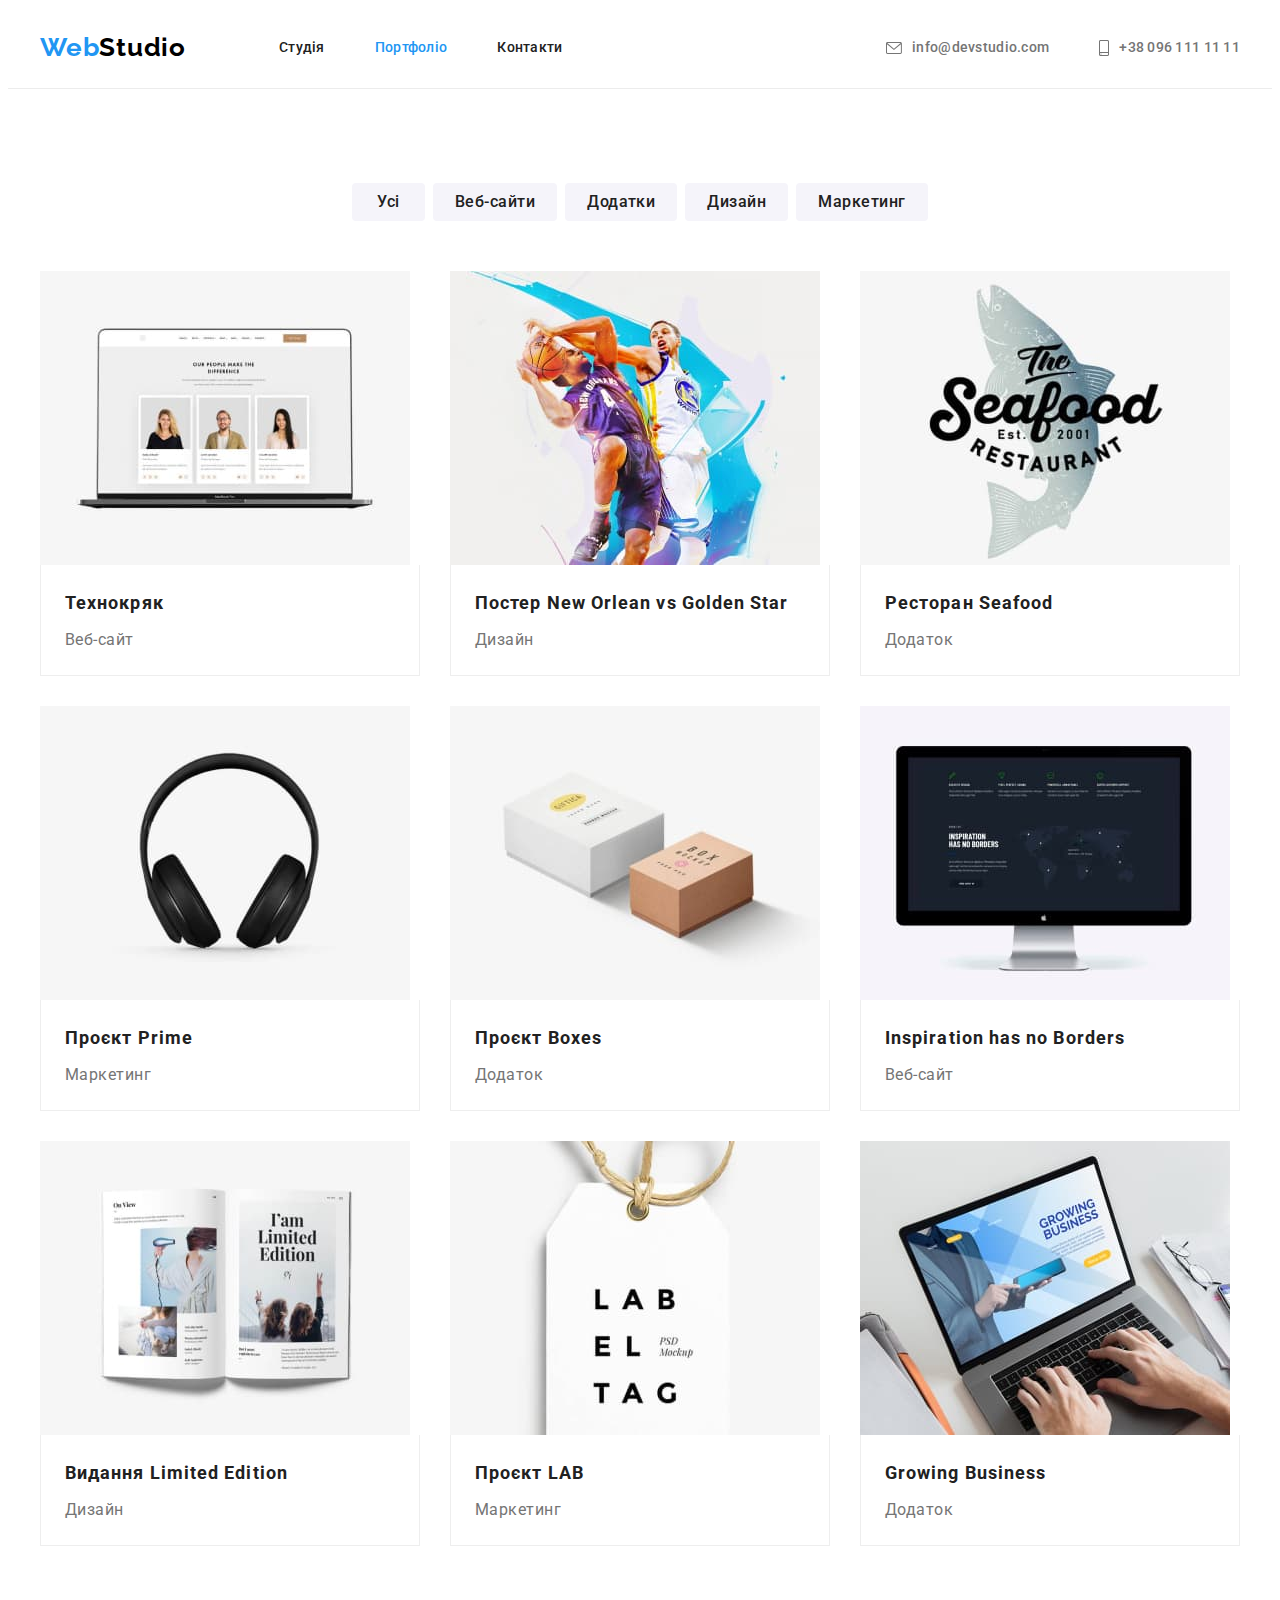
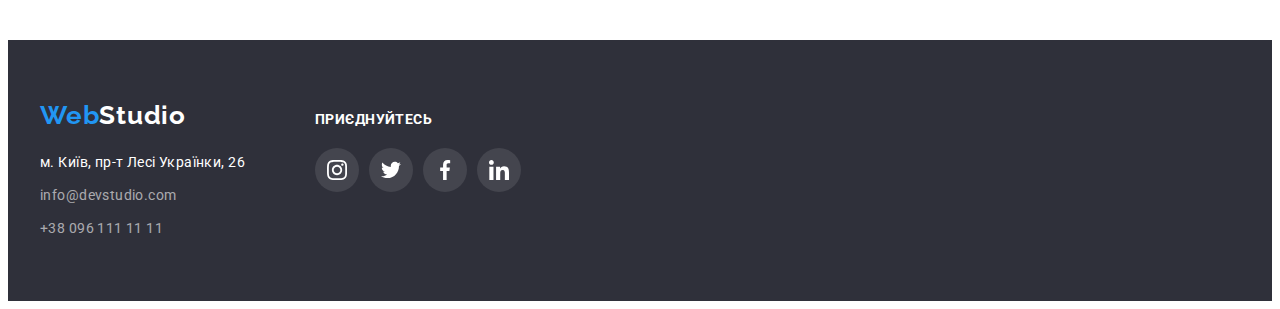
==== portfolio.html @ 62194dae "Add files from previous project" ====
<!DOCTYPE html>
<html lang="uk">
  <head>
    <meta charset="UTF-8" />
    <meta http-equiv="X-UA-Compatible" content="IE=edge" />
    <meta name="viewport" content="width=device-width, initial-scale=1.0" />
    <title>Document</title>
    <!-- Fonts -->
    <link rel="preconnect" href="https://fonts.googleapis.com" />
    <link rel="preconnect" href="https://fonts.gstatic.com" crossorigin />
    <link
      href="https://fonts.googleapis.com/css2?family=Raleway:wght@700&family=Roboto:wght@400;500;700;900&display=swap"
      rel="stylesheet"
    />
    <!-- Modern Normalize -->
    <link
      rel="stylesheet"
      href="https://cdnjs.cloudflare.com/ajax/libs/modern-normalize/1.1.0/modern-normalize.min.css"
      integrity="sha512-wpPYUAdjBVSE4KJnH1VR1HeZfpl1ub8YT/NKx4PuQ5NmX2tKuGu6U/JRp5y+Y8XG2tV+wKQpNHVUX03MfMFn9Q=="
      crossorigin="anonymous"
      referrerpolicy="no-referrer"
    />
    <!-- Local Styles -->
    <link rel="stylesheet" href="./css/styles.css" />
  </head>

  <body class="page">
    <header class="pages-head">
      <div class="container">
        <nav class="head-nav">
          <a class="logo link" href="./index.html"><span class="logo-prime">Web</span>Studio</a>
          <ul class="list site-nav">
            <li><a href="./index.html" class="link">Студія</a></li>
            <li><a href="./portfolio.html" class="link current">Портфоліо</a></li>
            <li><a href="" class="link">Контакти</a></li>
          </ul>
        </nav>
        <ul class="list contact-list head-contacts">
          <li>
            <a href="mailto:info@devstudio.com" class="link">
              <svg class="icon mail-icon" width="16" height="12">
                <use href="./images/icons.svg#icon-envelope"></use>
              </svg>
              info@devstudio.com</a
            >
          </li>
          <li>
            <a href="tel:+380961111111" class="link">
              <svg class="icon tel-icon" width="10" height="16">
                <use href="./images/icons.svg#icon-smartphone"></use>
              </svg>
              +38 096 111 11 11</a
            >
          </li>
        </ul>
      </div>
    </header>

    <main>
      <section class="section portfolio-section">
        <div class="container">
          <h1 class="visually-hidden">Портфоліо</h1>

          <ul class="list sort-list">
            <li><button type="button" class="button all-button">Усі</button></li>
            <li><button type="button" class="button">Веб-сайти</button></li>
            <li><button type="button" class="button">Додатки</button></li>
            <li><button type="button" class="button">Дизайн</button></li>
            <li><button type="button" class="button">Маркетинг</button></li>
          </ul>

          <ul class="list portfolio-list">
            <li>
              <img
                class="image"
                src="./images/portfolio/technokriak-web.jpg"
                alt="Сайт Технокряк"
                width="370"
              />
              <div class="card-description">
                <h2 class="title">Технокряк</h2>
                <p class="article">Веб-сайт</p>
              </div>
            </li>
            <li>
              <img
                class="image"
                src="./images/portfolio/basketball.jpg"
                alt="Постер гри New Orlean vs Golden Star"
                width="370"
              />
              <div class="card-description">
                <h2 class="title">Постер New Orlean vs Golden Star</h2>
                <p class="article">Дизайн</p>
              </div>
            </li>
            <li>
              <img
                class="image"
                src="./images/portfolio/seafood.jpg"
                alt="Лого ресторану Seafood"
                width="370"
              />
              <div class="card-description">
                <h2 class="title">Ресторан Seafood</h2>
                <p class="article">Додаток</p>
              </div>
            </li>
            <li>
              <img
                class="image"
                src="./images/portfolio/prime.jpg"
                alt="Дизайн проєкта Prime"
                width="370"
              />
              <div class="card-description">
                <h2 class="title">Проєкт Prime</h2>
                <p class="article">Маркетинг</p>
              </div>
            </li>
            <li>
              <img
                class="image"
                src="./images/portfolio/boxes.jpg"
                alt="Дизайн проєкта Boxes"
                width="370"
              />
              <div class="card-description">
                <h2 class="title">Проєкт Boxes</h2>
                <p class="article">Додаток</p>
              </div>
            </li>
            <li>
              <img
                class="image"
                src="./images/portfolio/inspiration-web.jpg"
                alt="Дизайн сайту Inspiration has no Borders"
                width="370"
              />
              <div class="card-description">
                <h2 class="title">Inspiration has no Borders</h2>
                <p class="article">Веб-сайт</p>
              </div>
            </li>
            <li>
              <img
                class="image"
                src="./images/portfolio/limited-edition.jpg"
                alt="Дизайн видання Limited Edition"
                width="370"
              />
              <div class="card-description">
                <h2 class="title">Видання Limited Edition</h2>
                <p class="article">Дизайн</p>
              </div>
            </li>
            <li>
              <img
                class="image"
                src="./images/portfolio/lab.jpg"
                alt="Дизайн проєкта LAB"
                width="370"
              />
              <div class="card-description">
                <h2 class="title">Проєкт LAB</h2>
                <p class="article">Маркетинг</p>
              </div>
            </li>
            <li>
              <img
                class="image"
                src="./images/portfolio/growing-business.jpg"
                alt="Дизайн Growing Business"
                width="370"
              />
              <div class="card-description">
                <h2 class="title">Growing Business</h2>
                <p class="article">Додаток</p>
              </div>
            </li>
          </ul>
        </div>
      </section>
    </main>

    <footer class="footer">
      <div class="container">
        <div>
          <a class="logo link footer-logo" href="./index.html"
            ><span class="logo-prime">Web</span>Studio</a
          >
          <address class="address">
            <a
              href="https://goo.gl/maps/X5hqmzbYpQWMFNwu7"
              target="_blank"
              rel="noopener noreferrer"
              class="link post-address"
              >м. Київ, пр-т Лесі Українки, 26</a
            >
            <ul class="list contact-list footer-contacts">
              <li><a href="mailto:info@devstudio.com" class="link">info@devstudio.com</a></li>
              <li><a href="tel:+380961111111" class="link">+38 096 111 11 11</a></li>
            </ul>
          </address>
        </div>

        <div class="invitation">
          <h2 class="title">Приєднуйтесь</h2>
          <ul class="list socials">
            <li>
              <a href="" target="_blank" rel="noopener noreferrer" class="link">
                <svg class="icon" width="20" height="20">
                  <use href="./images/icons.svg#icon-instagram"></use>
                </svg>
              </a>
            </li>
            <li>
              <a href="" target="_blank" rel="noopener noreferrer" class="link">
                <svg class="icon" width="20" height="20">
                  <use href="./images/icons.svg#icon-twitter"></use>
                </svg>
              </a>
            </li>
            <li>
              <a href="" target="_blank" rel="noopener noreferrer" class="link">
                <svg class="icon" width="20" height="20">
                  <use href="./images/icons.svg#icon-facebook"></use>
                </svg>
              </a>
            </li>
            <li>
              <a href="" target="_blank" rel="noopener noreferrer" class="link">
                <svg class="icon" width="20" height="20">
                  <use href="./images/icons.svg#icon-linkedin"></use>
                </svg>
              </a>
            </li>
          </ul>
        </div>
      </div>
    </footer>
  </body>
</html>
---- css/styles.css ----
:root {
  --main-font-family: 'Roboto';
  --main-font-style: normal;

  --main-text-color: #757575;
  --clear-white-color: #ffffff;
  --titles-color: #212121;
  --brand-color: #2196f3;
  --page-background-color: #f5f5f5;
  --hero-background-color: #c4c4c4;

  --page-width: 1600px;
  --container-width: 1200px;
}

p {
  margin: 0;
}

img {
  display: block;
}

svg {
  display: block;
}

.page {
  font-family: var(--main-font-family), sans-serif;
  font-size: 14px;
  color: var(--main-text-color);

  background-color: var(--clear-white-color);
}

.section {
  padding-top: 94px;
  padding-bottom: 94px;
}

.container {
  margin: 0 auto;
  padding-left: 15px;
  padding-right: 15px;

  width: var(--container-width);
}

.title {
  margin-top: 0;
  margin-bottom: 0;

  color: var(--titles-color);
}

.section-title {
  margin-bottom: 50px;
  margin-left: auto;
  margin-right: auto;

  font-size: 36px;
  line-height: 1.17;
  letter-spacing: 0.03em;
  text-align: center;
}

.visually-hidden {
  position: absolute;
  white-space: nowrap;
  width: 1px;
  height: 1px;
  overflow: hidden;
  border: 0;
  padding: 0;
  clip: rect(0 0 0 0);
  clip-path: inset(50%);
  margin: -1px;
}

.list {
  margin: 0;
  padding: 0;

  list-style: none;
}

.link {
  display: inline-flex;
  margin: 0;

  text-decoration: none;
}

.button {
  display: inline-flex;
  margin: 0;

  font-family: var(--main-font-family), sans-serif;
  font-style: var(--main-font-style);

  cursor: pointer;
}

/* Header */
.pages-head {
  margin-left: auto;
  margin-right: auto;

  border-bottom: 1px solid #ececec;
}

.pages-head .container {
  display: flex;
}

.head-nav {
  display: flex;
  margin-right: auto;
}

/* Site-nav */
.site-nav {
  display: flex;
}

.site-nav > li:not(:last-child) {
  margin-right: 50px;
}

.site-nav .link {
  padding-top: 32px;
  padding-bottom: 32px;

  font-weight: 500;
  line-height: 1.14;
  letter-spacing: 0.02em;

  color: var(--titles-color);
}

.site-nav .link:hover,
.site-nav .link:focus {
  color: var(--brand-color);
}

/* Logo */
.logo {
  margin-right: 93px;

  padding-top: 24px;
  padding-bottom: 25px;

  font-family: 'Raleway', sans-serif;
  font-style: normal;
  font-weight: 700;
  font-size: 26px;
  line-height: 1.19;
  letter-spacing: 0.03em;

  color: #000000;
}

.logo-prime {
  color: var(--brand-color);
}

.link.current {
  color: var(--brand-color);
}

/* Contakts */
.head-contacts {
  display: flex;
}

.head-contacts > li:not(:last-child) {
  margin-right: 50px;
}

.head-contacts .link {
  padding-top: 32px;
  padding-bottom: 32px;

  align-items: center;
}

.contact-list .link {
  font-weight: 500;
  line-height: 1.14;
  letter-spacing: 0.02em;

  color: var(--main-text-color);
}

.mail-icon,
.tel-icon {
  margin-right: 10px;

  fill: currentColor;
}

.contact-list .link:hover,
.contact-list .link:focus {
  color: var(--brand-color);
}

/* Main in index.html*/
/* Hero section*/
.hero {
  margin-left: auto;
  margin-right: auto;

  max-width: 1600px;

  padding-top: 200px;
  padding-bottom: 200px;
  text-align: center;

  background-image: linear-gradient(to right, rgba(47, 48, 58, 0.4), rgba(47, 48, 58, 0.4)),
    url(../images/background-images/background-header.jpg);
  background-repeat: no-repeat;
  background-position: center;
  background-size: var(--page-width);
  background-color: var(--hero-background-color);
}

.hero-title {
  margin-left: auto;
  margin-right: auto;
  margin-bottom: 30px;

  width: 696px;

  font-weight: 900;
  font-size: 44px;
  line-height: 1.36;
  letter-spacing: 0.06em;

  color: var(--clear-white-color);

  text-transform: uppercase;
}

.hero .button {
  padding: 10px 32px;

  font-family: var(--main-font-family);
  font-style: var(--main-font-style);
  font-weight: 700;
  font-size: 16px;
  line-height: 1.88;
  letter-spacing: 0.06em;

  color: var(--clear-white-color);

  background-color: var(--brand-color);

  box-shadow: 0px 4px 4px rgba(0, 0, 0, 0.15);
  border-radius: 4px;
  border: none;
}

.hero .button:hover,
.hero .button:focus {
  background-color: #188ce8;
}

/* Priorities section */
.priorities-list {
  display: flex;
}

.priorities-list > li {
  width: 270px;
}

.priorities-list > li:not(:last-child) {
  margin-right: 30px;
}

.priorities-list .title {
  margin-bottom: 10px;

  font-size: 14px;
  line-height: 1.14;
  letter-spacing: 0.03em;
  text-transform: uppercase;
}

.priorities-list .article {
  line-height: 1.71;
  letter-spacing: 0.03em;
}

.decoration {
  display: flex;
  margin-bottom: 30px;
  height: 120px;

  align-items: center;
  justify-content: center;

  background-color: #f5f4fa;
  border-radius: 4px;
}

/* Work section */
.work-section {
  padding-top: 0px;
}

.work-list {
  display: flex;
}

.work-list > li {
  width: 370px;
}

.work-list > li:not(:last-child) {
  margin-right: 30px;
}

/* Team section */
.team-section {
  background-color: #f5f4fa;
}

.team-list {
  display: flex;
}

.team-list > li {
  padding-bottom: 30px;

  width: 270px;

  background-color: var(--clear-white-color);
  box-shadow: 0px 1px 3px rgba(0, 0, 0, 0.12), 0px 1px 1px rgba(0, 0, 0, 0.14),
    0px 2px 1px rgba(0, 0, 0, 0.2);
  border-radius: 0px 0px 4px 4px;
}

.team-list > li:not(:last-child) {
  margin-right: 30px;
}

.team-list .image {
  margin-bottom: 30px;
}

.team-list .title {
  margin-bottom: 10px;

  font-weight: 500;
  font-size: 16px;
  line-height: 1.19;
  letter-spacing: 0.03em;

  text-align: center;
}

.team-list .article {
  margin-bottom: 16px;

  font-size: 16px;
  line-height: 1.19;
  letter-spacing: 0.03em;

  text-align: center;
}

.socials {
  display: flex;
  flex-wrap: wrap;
  gap: 10px;
  justify-content: center;
}

.socials .link {
  width: 44px;
  height: 44px;
  align-items: center;
  justify-content: center;

  color: #afb1b8;

  border-radius: 50%;
}

.socials .link:hover,
.socials .link:focus {
  color: var(--clear-white-color);
  background-color: var(--brand-color);
}

.socials .icon {
  fill: currentColor;
}

/* Clientage section */
.clientage-list {
  display: flex;
  gap: 30px;
}

.client-link {
  width: 170px;
  height: 92px;

  align-items: center;
  justify-content: center;

  color: #afb1b8;

  border: 1px solid #afb1b8;
  border-radius: 4px;
}

.client-link .icon {
  fill: currentColor;
}

.client-link:hover,
.client-link:focus {
  color: var(--brand-color);
  border-color: var(--brand-color);
}

/* Footer */
.footer {
  padding-top: 60px;
  padding-bottom: 60px;

  background-color: #2f303a;
}

.footer .container {
  display: flex;
  gap: 70px;

  align-items: baseline;
}

.footer-logo {
  margin-right: auto;
  margin-bottom: 20px;
  padding: 0px;
  color: var(--clear-white-color);
}

.address {
  font-style: var(--main-font-style);
}

.post-address {
  margin-bottom: 9px;

  line-height: 1.71;
  letter-spacing: 0.03em;

  color: var(--clear-white-color);
}

.post-address:hover,
.post-address:focus {
  color: var(--brand-color);
}

.footer-contacts li:not(:last-child) {
  margin-bottom: 9px;
}

.footer-contacts .link {
  font-weight: 400;
  line-height: 1.71;
  letter-spacing: 0.03em;

  color: rgba(255, 255, 255, 0.6);
}

.invitation .title {
  margin-bottom: 20px;

  font-size: 14px;
  line-height: 1.17;
  letter-spacing: 0.03em;
  text-transform: uppercase;

  color: var(--clear-white-color);
}

.invitation .link {
  color: var(--clear-white-color);
  background-color: rgba(255, 255, 255, 0.1);
}

/* Main in portfolio.html */
/* Portfolio section */
.sort-list {
  display: flex;

  margin-left: auto;
  margin-right: auto;
  margin-bottom: 50px;

  justify-content: center;
}

.sort-list li:not(:last-child) {
  margin-right: 8px;
}

.sort-list .button {
  padding: 6px 22px;

  font-weight: 500;
  font-size: 16px;
  line-height: 1.62;
  letter-spacing: 0.03em;

  color: var(--titles-color);
  background: #f5f4fa;

  border-radius: 4px;
  border-style: hidden;
}

.sort-list .button:hover,
.sort-list .button:focus {
  color: var(--clear-white-color);
  background-color: var(--brand-color);

  box-shadow: 0px 3px 1px rgba(0, 0, 0, 0.1), 0px 1px 2px rgba(0, 0, 0, 0.08),
    0px 2px 2px rgba(0, 0, 0, 0.12);
}

.button.all-button {
  padding-left: 25px;
  padding-right: 25px;
}

.portfolio-list {
  display: flex;
  flex-wrap: wrap;
  gap: 30px;
}

.portfolio-list > li {
  width: calc((100% - 60px) / 3);

  background-color: var(--clear-white-color);
}

.portfolio-list > li:hover {
  box-shadow: 0px 1px 1px rgba(0, 0, 0, 0.12), 0px 4px 4px rgba(0, 0, 0, 0.06),
    1px 4px 6px rgba(0, 0, 0, 0.16);
}

.card-description {
  padding: 20px 24px;

  border: 1px solid #eeeeee;
  border-top: none;
}

.portfolio-list .title {
  margin-bottom: 4px;

  font-size: 18px;
  line-height: 2;
  letter-spacing: 0.06em;
}

.portfolio-list .article {
  font-size: 16px;
  line-height: 1.88;
  letter-spacing: 0.03em;
}
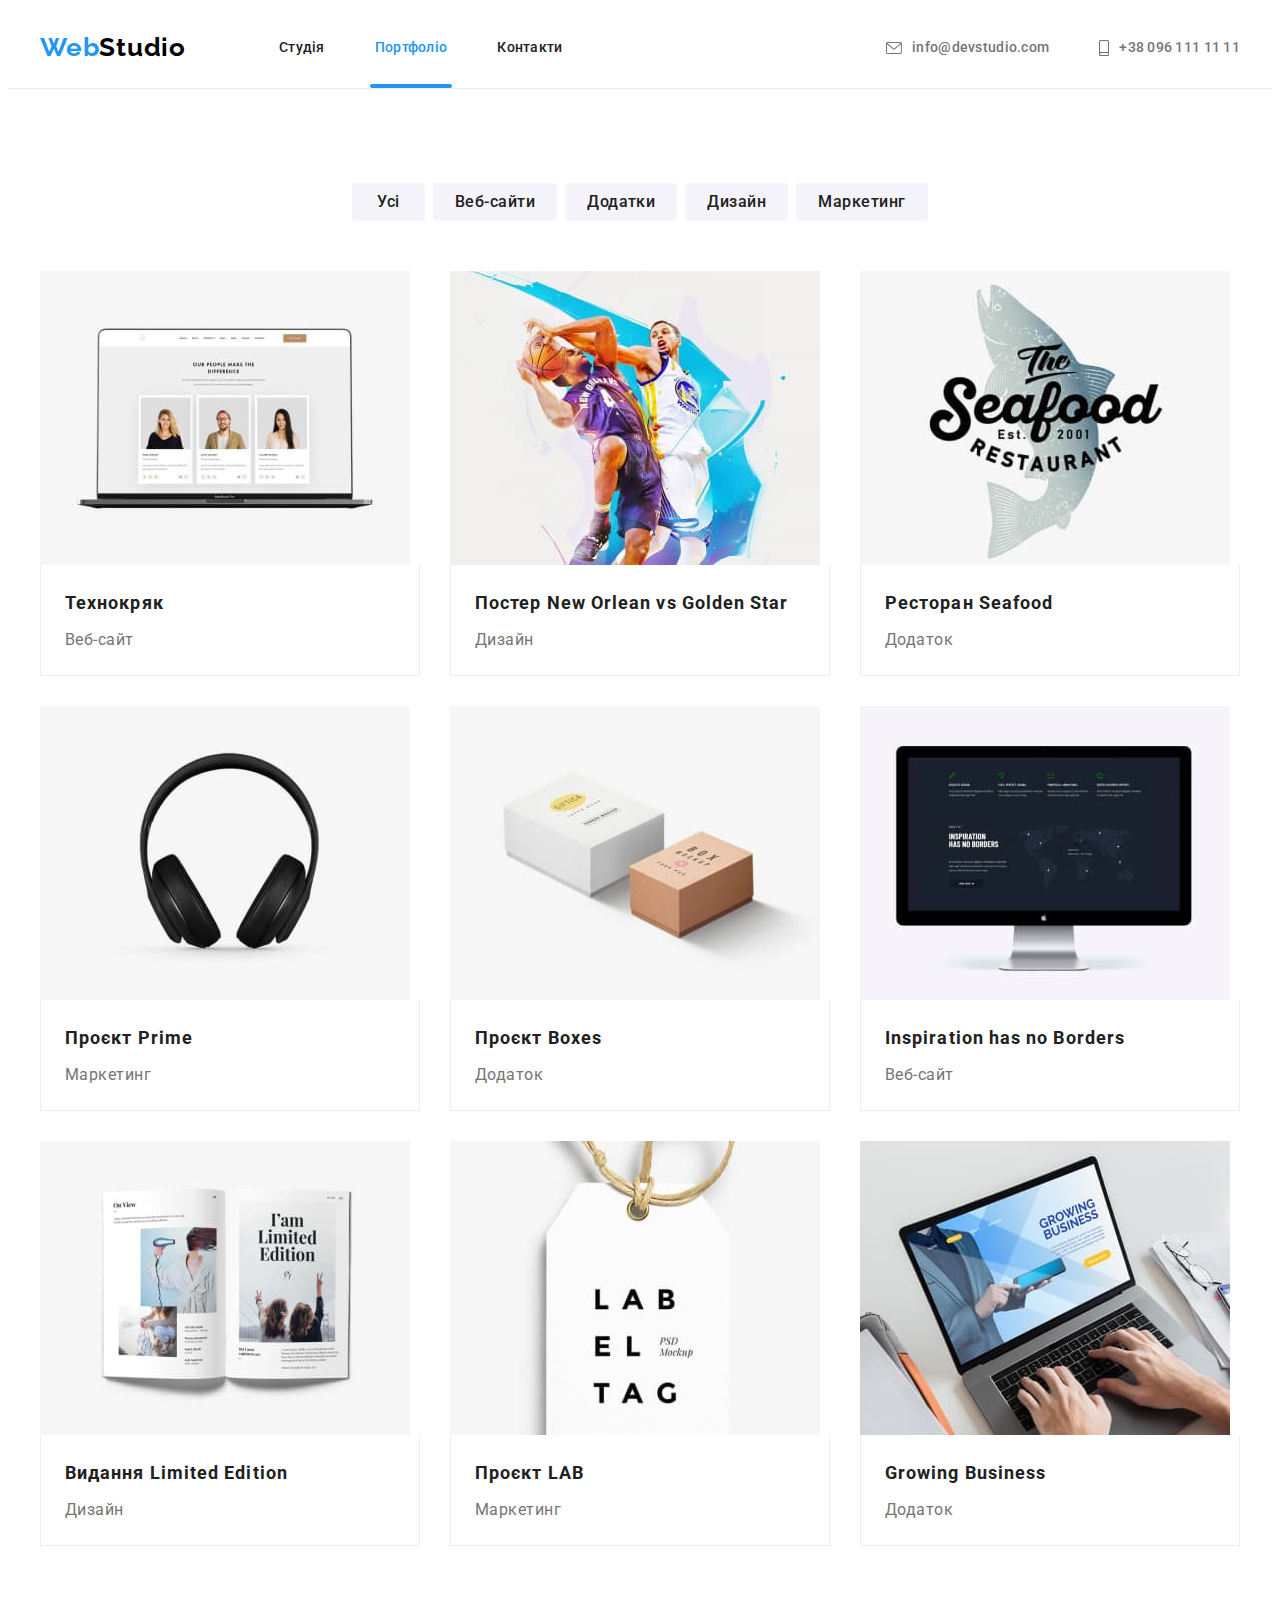
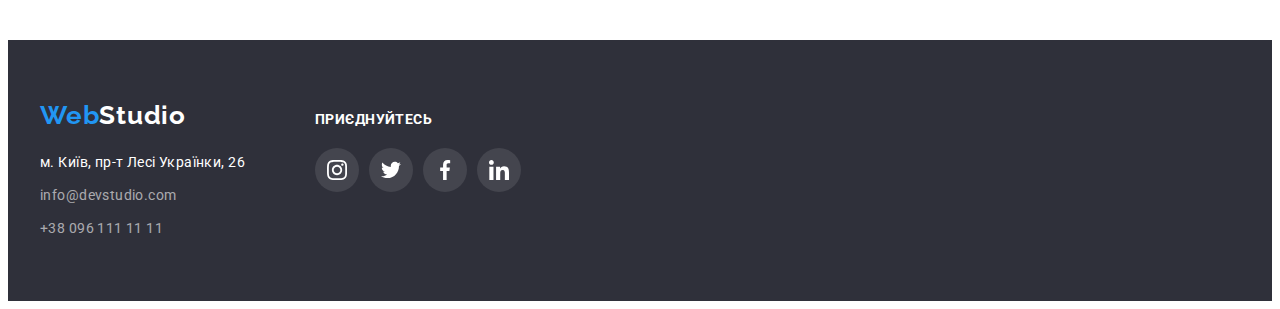
==== commit b6a47086: "Added styles in HW5" ====
--- a/portfolio.html
+++ b/portfolio.html
@@ -30,14 +30,14 @@
         <nav class="head-nav">
           <a class="logo link" href="./index.html"><span class="logo-prime">Web</span>Studio</a>
           <ul class="list site-nav">
-            <li><a href="./index.html" class="link">Студія</a></li>
-            <li><a href="./portfolio.html" class="link current">Портфоліо</a></li>
-            <li><a href="" class="link">Контакти</a></li>
+            <li><a href="./index.html" class="link transition">Студія</a></li>
+            <li><a href="./portfolio.html" class="link transition current">Портфоліо</a></li>
+            <li><a href="" class="link transition">Контакти</a></li>
           </ul>
         </nav>
         <ul class="list contact-list head-contacts">
           <li>
-            <a href="mailto:info@devstudio.com" class="link">
+            <a href="mailto:info@devstudio.com" class="link transition">
               <svg class="icon mail-icon" width="16" height="12">
                 <use href="./images/icons.svg#icon-envelope"></use>
               </svg>
@@ -45,7 +45,7 @@
             >
           </li>
           <li>
-            <a href="tel:+380961111111" class="link">
+            <a href="tel:+380961111111" class="link transition">
               <svg class="icon tel-icon" width="10" height="16">
                 <use href="./images/icons.svg#icon-smartphone"></use>
               </svg>
@@ -62,117 +62,171 @@
           <h1 class="visually-hidden">Портфоліо</h1>
 
           <ul class="list sort-list">
-            <li><button type="button" class="button all-button">Усі</button></li>
-            <li><button type="button" class="button">Веб-сайти</button></li>
-            <li><button type="button" class="button">Додатки</button></li>
-            <li><button type="button" class="button">Дизайн</button></li>
-            <li><button type="button" class="button">Маркетинг</button></li>
+            <li><button type="button" class="button transition all-button">Усі</button></li>
+            <li><button type="button" class="button transition">Веб-сайти</button></li>
+            <li><button type="button" class="button transition">Додатки</button></li>
+            <li><button type="button" class="button transition">Дизайн</button></li>
+            <li><button type="button" class="button transition">Маркетинг</button></li>
           </ul>
 
           <ul class="list portfolio-list">
-            <li>
-              <img
-                class="image"
-                src="./images/portfolio/technokriak-web.jpg"
-                alt="Сайт Технокряк"
-                width="370"
-              />
+            <li class="transition">
+              <div class="portfolio-thumb">
+                <img
+                  class="image"
+                  src="./images/portfolio/technokriak-web.jpg"
+                  alt="Сайт Технокряк"
+                  width="370"
+                />
+                <p class="transition">
+                  Технокряк - це сайт для злому Ваших цифрових аккаунтів. Хтось "крякнув" Ваш
+                  банківський рахунок? Швидше за все, це були ми! Або ні)
+                </p>
+              </div>
               <div class="card-description">
                 <h2 class="title">Технокряк</h2>
                 <p class="article">Веб-сайт</p>
               </div>
             </li>
-            <li>
-              <img
-                class="image"
-                src="./images/portfolio/basketball.jpg"
-                alt="Постер гри New Orlean vs Golden Star"
-                width="370"
-              />
+            <li class="transition">
+              <div class="portfolio-thumb">
+                <img
+                  class="image"
+                  src="./images/portfolio/basketball.jpg"
+                  alt="Постер гри New Orlean vs Golden Star"
+                  width="370"
+                />
+                <p class="transition">
+                  Хочете знати, як прийшла ідея з дизайном цього постера? Наш фотограф просто
+                  заставив баскетболістів цибнути у воду! Не питайте, як він це зробив!
+                </p>
+              </div>
               <div class="card-description">
                 <h2 class="title">Постер New Orlean vs Golden Star</h2>
                 <p class="article">Дизайн</p>
               </div>
             </li>
-            <li>
-              <img
-                class="image"
-                src="./images/portfolio/seafood.jpg"
-                alt="Лого ресторану Seafood"
-                width="370"
-              />
+            <li class="transition">
+              <div class="portfolio-thumb">
+                <img
+                  class="image"
+                  src="./images/portfolio/seafood.jpg"
+                  alt="Лого ресторану Seafood"
+                  width="370"
+                />
+                <p class="transition">
+                  The Seafood - єдиний в Техасі ресторан морської їжі! Тільки найсвіжіші продукти!
+                  Присягаємось, що вся наша їжа була живою, коли її виловили із океану!
+                </p>
+              </div>
               <div class="card-description">
                 <h2 class="title">Ресторан Seafood</h2>
                 <p class="article">Додаток</p>
               </div>
             </li>
-            <li>
-              <img
-                class="image"
-                src="./images/portfolio/prime.jpg"
-                alt="Дизайн проєкта Prime"
-                width="370"
-              />
+            <li class="transition">
+              <div class="portfolio-thumb">
+                <img
+                  class="image"
+                  src="./images/portfolio/prime.jpg"
+                  alt="Дизайн проєкта Prime"
+                  width="370"
+                />
+                <p class="transition">
+                  Ми просто продаємо підробні китайські навушники. Чому Prime? А як ще заставити Вас
+                  купити підробні китайські навушники?
+                </p>
+              </div>
               <div class="card-description">
                 <h2 class="title">Проєкт Prime</h2>
                 <p class="article">Маркетинг</p>
               </div>
             </li>
-            <li>
-              <img
-                class="image"
-                src="./images/portfolio/boxes.jpg"
-                alt="Дизайн проєкта Boxes"
-                width="370"
-              />
+            <li class="transition">
+              <div class="portfolio-thumb">
+                <img
+                  class="image"
+                  src="./images/portfolio/boxes.jpg"
+                  alt="Дизайн проєкта Boxes"
+                  width="370"
+                />
+                <p class="transition">
+                  Пропонуємо запакувати в наші коробочки все, що Ваша душа забажає, - від
+                  подарункового мила до колишнього, який вибішує! ;)
+                </p>
+              </div>
               <div class="card-description">
                 <h2 class="title">Проєкт Boxes</h2>
                 <p class="article">Додаток</p>
               </div>
             </li>
-            <li>
-              <img
-                class="image"
-                src="./images/portfolio/inspiration-web.jpg"
-                alt="Дизайн сайту Inspiration has no Borders"
-                width="370"
-              />
+            <li class="transition">
+              <div class="portfolio-thumb">
+                <img
+                  class="image"
+                  src="./images/portfolio/inspiration-web.jpg"
+                  alt="Дизайн сайту Inspiration has no Borders"
+                  width="370"
+                />
+                <p class="transition">
+                  Наше натхнення не знає кордонів, тому ми вирішили зробити свій сайт в нудних
+                  чорно-білих кольорах!
+                </p>
+              </div>
               <div class="card-description">
                 <h2 class="title">Inspiration has no Borders</h2>
                 <p class="article">Веб-сайт</p>
               </div>
             </li>
-            <li>
-              <img
-                class="image"
-                src="./images/portfolio/limited-edition.jpg"
-                alt="Дизайн видання Limited Edition"
-                width="370"
-              />
+            <li class="transition">
+              <div class="portfolio-thumb">
+                <img
+                  class="image"
+                  src="./images/portfolio/limited-edition.jpg"
+                  alt="Дизайн видання Limited Edition"
+                  width="370"
+                />
+                <p class="transition">
+                  Видання Limited Edition у найкращому вигляді реалізує Ваші амбітні плани із
+                  задоволення Вашого Его і видасть Вам книгу у кількості 1шт.
+                </p>
+              </div>
               <div class="card-description">
                 <h2 class="title">Видання Limited Edition</h2>
                 <p class="article">Дизайн</p>
               </div>
             </li>
-            <li>
-              <img
-                class="image"
-                src="./images/portfolio/lab.jpg"
-                alt="Дизайн проєкта LAB"
-                width="370"
-              />
+            <li class="transition">
+              <div class="portfolio-thumb">
+                <img
+                  class="image"
+                  src="./images/portfolio/lab.jpg"
+                  alt="Дизайн проєкта LAB"
+                  width="370"
+                />
+                <p class="transition">
+                  Проєкт LAB - це амбіційний мертвонароджений проєкт з продажу лабораторних робіт із
+                  оккультизму
+                </p>
+              </div>
               <div class="card-description">
                 <h2 class="title">Проєкт LAB</h2>
                 <p class="article">Маркетинг</p>
               </div>
             </li>
-            <li>
-              <img
-                class="image"
-                src="./images/portfolio/growing-business.jpg"
-                alt="Дизайн Growing Business"
-                width="370"
-              />
+            <li class="transition">
+              <div class="portfolio-thumb">
+                <img
+                  class="image"
+                  src="./images/portfolio/growing-business.jpg"
+                  alt="Дизайн Growing Business"
+                  width="370"
+                />
+                <p class="transition">
+                  Growing business - це сумнівна фірма, яка виманить у Вас останні гроші, щоб
+                  посадити їх у благодатний грунт своїх кишень
+                </p>
+              </div>
               <div class="card-description">
                 <h2 class="title">Growing Business</h2>
                 <p class="article">Додаток</p>
@@ -194,12 +248,14 @@
               href="https://goo.gl/maps/X5hqmzbYpQWMFNwu7"
               target="_blank"
               rel="noopener noreferrer"
-              class="link post-address"
+              class="link post-address transition"
               >м. Київ, пр-т Лесі Українки, 26</a
             >
             <ul class="list contact-list footer-contacts">
-              <li><a href="mailto:info@devstudio.com" class="link">info@devstudio.com</a></li>
-              <li><a href="tel:+380961111111" class="link">+38 096 111 11 11</a></li>
+              <li>
+                <a href="mailto:info@devstudio.com" class="link transition">info@devstudio.com</a>
+              </li>
+              <li><a href="tel:+380961111111" class="link transition">+38 096 111 11 11</a></li>
             </ul>
           </address>
         </div>
@@ -208,28 +264,28 @@
           <h2 class="title">Приєднуйтесь</h2>
           <ul class="list socials">
             <li>
-              <a href="" target="_blank" rel="noopener noreferrer" class="link">
+              <a href="" target="_blank" rel="noopener noreferrer" class="link transition">
                 <svg class="icon" width="20" height="20">
                   <use href="./images/icons.svg#icon-instagram"></use>
                 </svg>
               </a>
             </li>
             <li>
-              <a href="" target="_blank" rel="noopener noreferrer" class="link">
+              <a href="" target="_blank" rel="noopener noreferrer" class="link transition">
                 <svg class="icon" width="20" height="20">
                   <use href="./images/icons.svg#icon-twitter"></use>
                 </svg>
               </a>
             </li>
             <li>
-              <a href="" target="_blank" rel="noopener noreferrer" class="link">
+              <a href="" target="_blank" rel="noopener noreferrer" class="link transition">
                 <svg class="icon" width="20" height="20">
                   <use href="./images/icons.svg#icon-facebook"></use>
                 </svg>
               </a>
             </li>
             <li>
-              <a href="" target="_blank" rel="noopener noreferrer" class="link">
+              <a href="" target="_blank" rel="noopener noreferrer" class="link transition">
                 <svg class="icon" width="20" height="20">
                   <use href="./images/icons.svg#icon-linkedin"></use>
                 </svg>
--- a/css/styles.css
+++ b/css/styles.css
@@ -11,6 +11,9 @@
 
   --page-width: 1600px;
   --container-width: 1200px;
+
+  --normal-transition-duration: 250ms;
+  --normal-transition-timing-function: cubic-bezier(0.4, 0, 0.2, 1);
 }
 
 p {
@@ -101,6 +104,11 @@
   cursor: pointer;
 }
 
+.transition {
+  transition-duration: var(--normal-transition-duration);
+  transition-timing-function: var(--normal-transition-timing-function);
+}
+
 /* Header */
 .pages-head {
   margin-left: auto;
@@ -136,6 +144,8 @@
   letter-spacing: 0.02em;
 
   color: var(--titles-color);
+
+  transition-property: color;
 }
 
 .site-nav .link:hover,
@@ -165,7 +175,23 @@
 }
 
 .link.current {
+  position: relative;
+
   color: var(--brand-color);
+}
+
+.link.current::after {
+  --width-difference: 10px;
+
+  position: absolute;
+  content: '';
+  bottom: 0px;
+  left: calc(0px - var(--width-difference) * 0.5);
+
+  width: calc(100% + var(--width-difference));
+  height: 4px;
+  background: var(--brand-color);
+  border-radius: 2px;
 }
 
 /* Contakts */
@@ -190,6 +216,13 @@
   letter-spacing: 0.02em;
 
   color: var(--main-text-color);
+
+  transition-property: color;
+}
+
+.contact-list .link:hover,
+.contact-list .link:focus {
+  color: var(--brand-color);
 }
 
 .mail-icon,
@@ -197,11 +230,6 @@
   margin-right: 10px;
 
   fill: currentColor;
-}
-
-.contact-list .link:hover,
-.contact-list .link:focus {
-  color: var(--brand-color);
 }
 
 /* Main in index.html*/
@@ -258,6 +286,8 @@
   box-shadow: 0px 4px 4px rgba(0, 0, 0, 0.15);
   border-radius: 4px;
   border: none;
+
+  transition-property: background-color;
 }
 
 .hero .button:hover,
@@ -319,6 +349,29 @@
 
 .work-list > li:not(:last-child) {
   margin-right: 30px;
+}
+
+.work-thumb {
+  position: relative;
+
+  text-align: center;
+}
+
+.work-thumb .title {
+  position: absolute;
+  bottom: 0px;
+
+  width: 100%;
+  padding-top: 27px;
+  padding-bottom: 27px;
+
+  font-size: 14px;
+  line-height: 1.14;
+  letter-spacing: 0.03em;
+  text-transform: uppercase;
+
+  color: var(--clear-white-color);
+  background-color: rgba(47, 48, 58, 0.8);
 }
 
 /* Team section */
@@ -386,6 +439,8 @@
   color: #afb1b8;
 
   border-radius: 50%;
+
+  transition-property: color, background-color;
 }
 
 .socials .link:hover,
@@ -415,10 +470,8 @@
 
   border: 1px solid #afb1b8;
   border-radius: 4px;
-}
-
-.client-link .icon {
-  fill: currentColor;
+
+  transition-property: color, border-color;
 }
 
 .client-link:hover,
@@ -427,6 +480,10 @@
   border-color: var(--brand-color);
 }
 
+.client-link .icon {
+  fill: currentColor;
+}
+
 /* Footer */
 .footer {
   padding-top: 60px;
@@ -460,6 +517,8 @@
   letter-spacing: 0.03em;
 
   color: var(--clear-white-color);
+
+  transition-property: color;
 }
 
 .post-address:hover,
@@ -495,6 +554,71 @@
   background-color: rgba(255, 255, 255, 0.1);
 }
 
+/* Modal wind */
+.backdrop {
+  position: fixed;
+  top: 0;
+  left: 0;
+  width: 100%;
+  height: 100%;
+
+  background-color: rgba(0, 0, 0, 0.2);
+}
+
+.backdrop.is-hidden {
+  visibility: hidden;
+  opacity: 0;
+  pointer-events: none;
+}
+
+.modal {
+  position: absolute;
+  top: 50%;
+  left: 50%;
+  transform: translate(-50%, -50%);
+
+  min-width: 528px;
+  min-height: 581px;
+
+  box-shadow: 0px 1px 3px rgba(0, 0, 0, 0.12), 0px 1px 1px rgba(0, 0, 0, 0.14),
+    0px 2px 1px rgba(0, 0, 0, 0.2);
+  border-radius: 4px;
+  background-color: var(--clear-white-color);
+
+  opacity: 1;
+  transition-property: transform, opacity;
+}
+
+.backdrop.is-hidden .modal {
+  transform: translate(-50%, 0);
+  opacity: 0;
+}
+
+.modal-close-button {
+  position: absolute;
+  top: 8px;
+  right: 8px;
+
+  width: 30px;
+  height: 30px;
+  padding: 0;
+
+  align-items: center;
+  justify-content: center;
+
+  border: 1px solid rgba(0, 0, 0, 0.1);
+  border-radius: 50%;
+  background-color: var(--clear-white-color);
+
+  transition-property: fill, background-color;
+}
+
+.modal-close-button:hover,
+.modal-close-button:focus {
+  fill: var(--clear-white-color);
+  background-color: var(--brand-color);
+}
+
 /* Main in portfolio.html */
 /* Portfolio section */
 .sort-list {
@@ -524,6 +648,8 @@
 
   border-radius: 4px;
   border-style: hidden;
+
+  transition-property: color, background-color, box-shadow;
 }
 
 .sort-list .button:hover,
@@ -550,6 +676,8 @@
   width: calc((100% - 60px) / 3);
 
   background-color: var(--clear-white-color);
+
+  transition-property: box-shadow;
 }
 
 .portfolio-list > li:hover {
@@ -557,6 +685,33 @@
     1px 4px 6px rgba(0, 0, 0, 0.16);
 }
 
+.portfolio-thumb {
+  position: relative;
+
+  overflow: hidden;
+
+  transition-property: top;
+}
+
+.portfolio-thumb > p {
+  position: absolute;
+  top: 100%;
+
+  height: 100%;
+  padding: 63px 24px;
+
+  font-size: 18px;
+  line-height: 1.56;
+
+  letter-spacing: 0.03em;
+  color: var(--clear-white-color);
+  background-color: rgba(33, 150, 243, 0.9);
+}
+
+.portfolio-list > li:hover .portfolio-thumb > p {
+  top: 0;
+}
+
 .card-description {
   padding: 20px 24px;
 
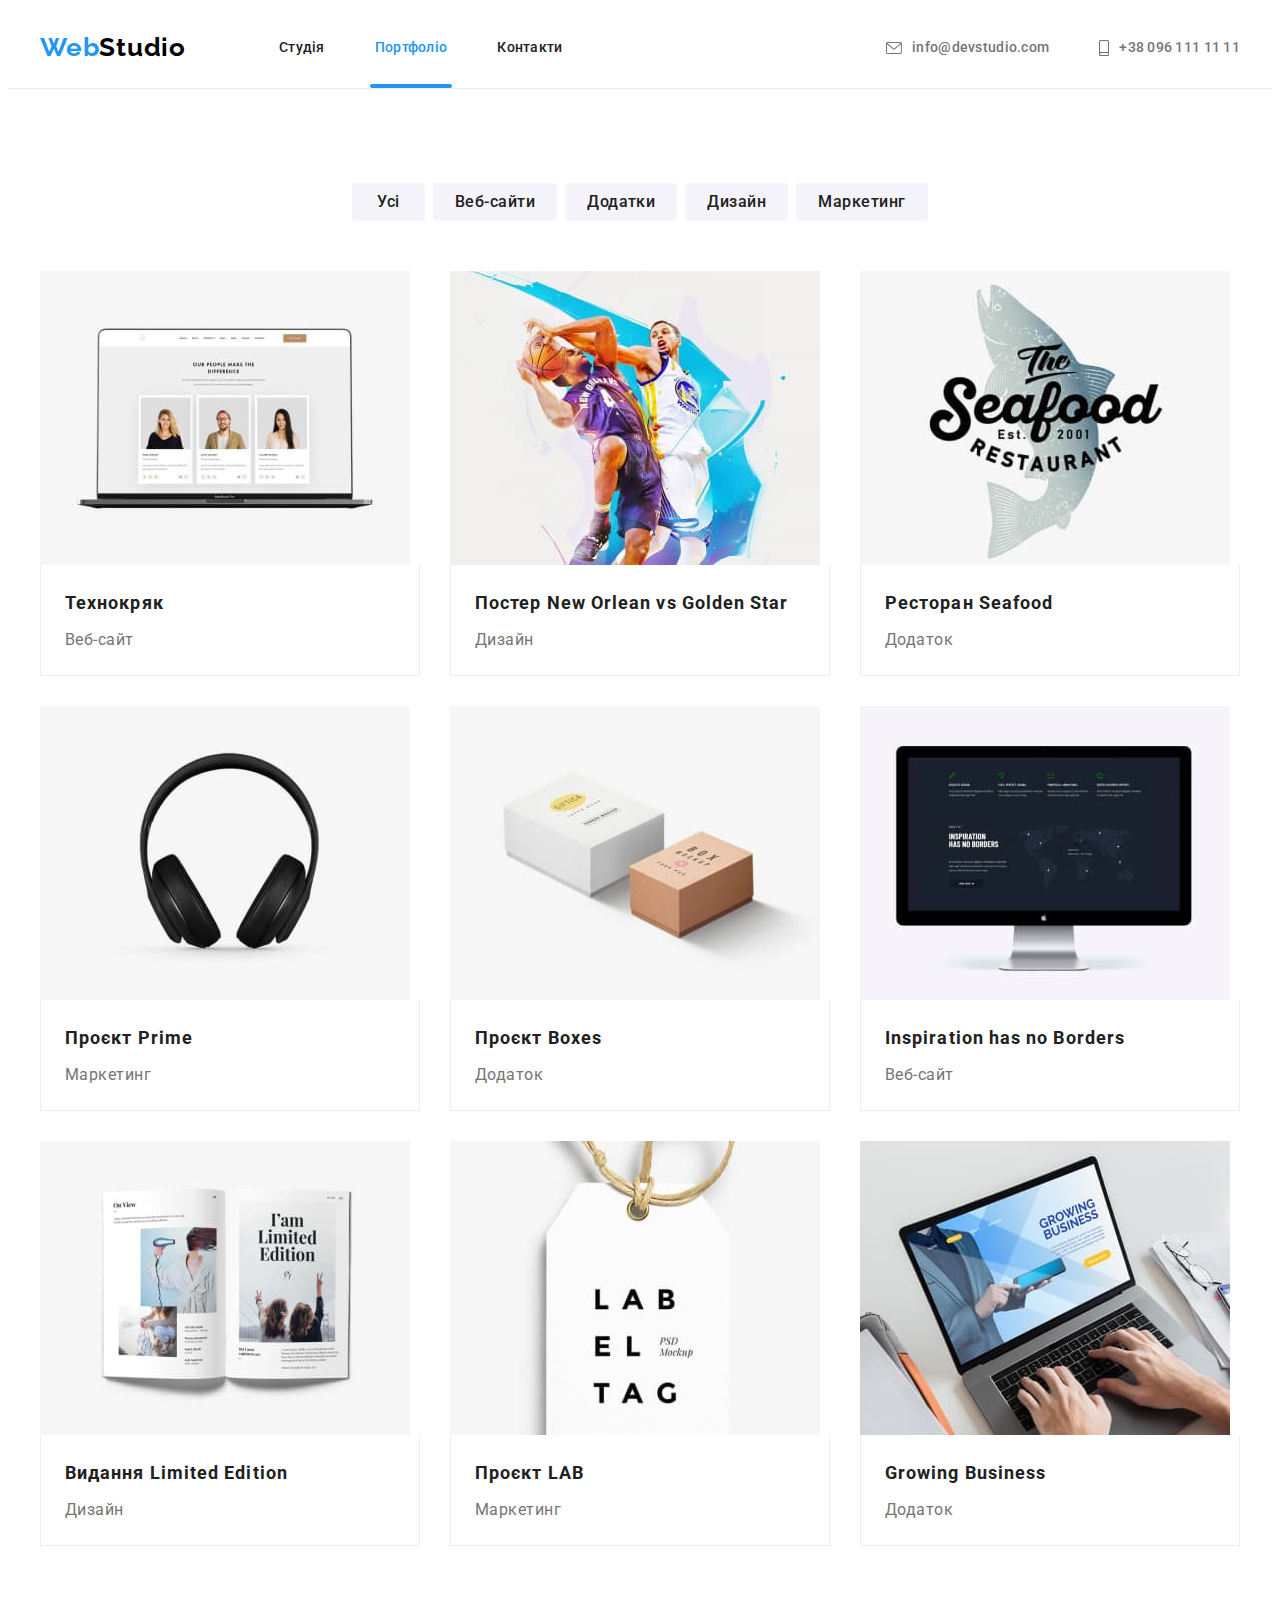
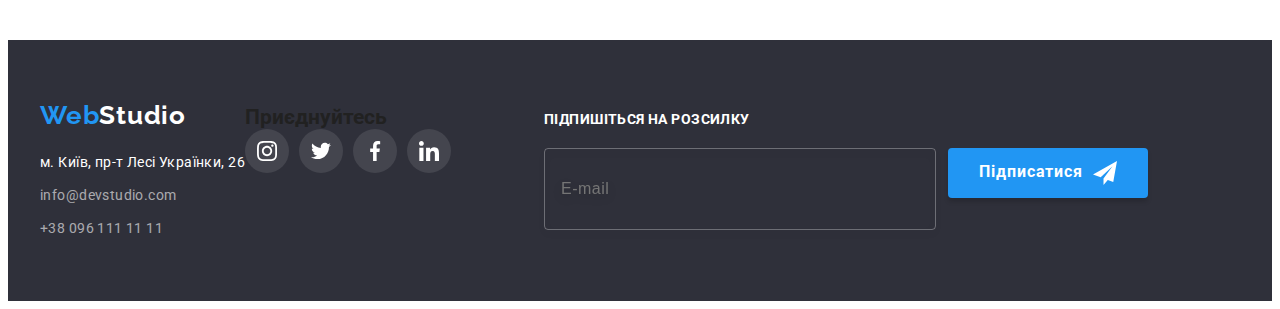
==== commit 3ac16613: "Add subscribe to footer" ====
--- a/portfolio.html
+++ b/portfolio.html
@@ -30,14 +30,16 @@
         <nav class="head-nav">
           <a class="logo link" href="./index.html"><span class="logo-prime">Web</span>Studio</a>
           <ul class="list site-nav">
-            <li><a href="./index.html" class="link transition">Студія</a></li>
-            <li><a href="./portfolio.html" class="link transition current">Портфоліо</a></li>
-            <li><a href="" class="link transition">Контакти</a></li>
+            <li><a href="./index.html" class="link">Студія</a></li>
+            <li>
+              <a href="./portfolio.html" class="link current">Портфоліо</a>
+            </li>
+            <li><a href="" class="link">Контакти</a></li>
           </ul>
         </nav>
         <ul class="list contact-list head-contacts">
           <li>
-            <a href="mailto:info@devstudio.com" class="link transition">
+            <a href="mailto:info@devstudio.com" class="link">
               <svg class="icon mail-icon" width="16" height="12">
                 <use href="./images/icons.svg#icon-envelope"></use>
               </svg>
@@ -45,7 +47,7 @@
             >
           </li>
           <li>
-            <a href="tel:+380961111111" class="link transition">
+            <a href="tel:+380961111111" class="link">
               <svg class="icon tel-icon" width="10" height="16">
                 <use href="./images/icons.svg#icon-smartphone"></use>
               </svg>
@@ -62,15 +64,15 @@
           <h1 class="visually-hidden">Портфоліо</h1>
 
           <ul class="list sort-list">
-            <li><button type="button" class="button transition all-button">Усі</button></li>
-            <li><button type="button" class="button transition">Веб-сайти</button></li>
-            <li><button type="button" class="button transition">Додатки</button></li>
-            <li><button type="button" class="button transition">Дизайн</button></li>
-            <li><button type="button" class="button transition">Маркетинг</button></li>
+            <li><button type="button" class="button all-button">Усі</button></li>
+            <li><button type="button" class="button">Веб-сайти</button></li>
+            <li><button type="button" class="button">Додатки</button></li>
+            <li><button type="button" class="button">Дизайн</button></li>
+            <li><button type="button" class="button">Маркетинг</button></li>
           </ul>
 
           <ul class="list portfolio-list">
-            <li class="transition">
+            <li class="">
               <div class="portfolio-thumb">
                 <img
                   class="image"
@@ -78,7 +80,7 @@
                   alt="Сайт Технокряк"
                   width="370"
                 />
-                <p class="transition">
+                <p class="">
                   Технокряк - це сайт для злому Ваших цифрових аккаунтів. Хтось "крякнув" Ваш
                   банківський рахунок? Швидше за все, це були ми! Або ні)
                 </p>
@@ -88,7 +90,7 @@
                 <p class="article">Веб-сайт</p>
               </div>
             </li>
-            <li class="transition">
+            <li class="">
               <div class="portfolio-thumb">
                 <img
                   class="image"
@@ -96,7 +98,7 @@
                   alt="Постер гри New Orlean vs Golden Star"
                   width="370"
                 />
-                <p class="transition">
+                <p class="">
                   Хочете знати, як прийшла ідея з дизайном цього постера? Наш фотограф просто
                   заставив баскетболістів цибнути у воду! Не питайте, як він це зробив!
                 </p>
@@ -106,7 +108,7 @@
                 <p class="article">Дизайн</p>
               </div>
             </li>
-            <li class="transition">
+            <li class="">
               <div class="portfolio-thumb">
                 <img
                   class="image"
@@ -114,7 +116,7 @@
                   alt="Лого ресторану Seafood"
                   width="370"
                 />
-                <p class="transition">
+                <p class="">
                   The Seafood - єдиний в Техасі ресторан морської їжі! Тільки найсвіжіші продукти!
                   Присягаємось, що вся наша їжа була живою, коли її виловили із океану!
                 </p>
@@ -124,7 +126,7 @@
                 <p class="article">Додаток</p>
               </div>
             </li>
-            <li class="transition">
+            <li class="">
               <div class="portfolio-thumb">
                 <img
                   class="image"
@@ -132,7 +134,7 @@
                   alt="Дизайн проєкта Prime"
                   width="370"
                 />
-                <p class="transition">
+                <p class="">
                   Ми просто продаємо підробні китайські навушники. Чому Prime? А як ще заставити Вас
                   купити підробні китайські навушники?
                 </p>
@@ -142,7 +144,7 @@
                 <p class="article">Маркетинг</p>
               </div>
             </li>
-            <li class="transition">
+            <li class="">
               <div class="portfolio-thumb">
                 <img
                   class="image"
@@ -150,7 +152,7 @@
                   alt="Дизайн проєкта Boxes"
                   width="370"
                 />
-                <p class="transition">
+                <p class="">
                   Пропонуємо запакувати в наші коробочки все, що Ваша душа забажає, - від
                   подарункового мила до колишнього, який вибішує! ;)
                 </p>
@@ -160,7 +162,7 @@
                 <p class="article">Додаток</p>
               </div>
             </li>
-            <li class="transition">
+            <li class="">
               <div class="portfolio-thumb">
                 <img
                   class="image"
@@ -168,7 +170,7 @@
                   alt="Дизайн сайту Inspiration has no Borders"
                   width="370"
                 />
-                <p class="transition">
+                <p class="">
                   Наше натхнення не знає кордонів, тому ми вирішили зробити свій сайт в нудних
                   чорно-білих кольорах!
                 </p>
@@ -178,7 +180,7 @@
                 <p class="article">Веб-сайт</p>
               </div>
             </li>
-            <li class="transition">
+            <li class="">
               <div class="portfolio-thumb">
                 <img
                   class="image"
@@ -186,7 +188,7 @@
                   alt="Дизайн видання Limited Edition"
                   width="370"
                 />
-                <p class="transition">
+                <p class="">
                   Видання Limited Edition у найкращому вигляді реалізує Ваші амбітні плани із
                   задоволення Вашого Его і видасть Вам книгу у кількості 1шт.
                 </p>
@@ -196,7 +198,7 @@
                 <p class="article">Дизайн</p>
               </div>
             </li>
-            <li class="transition">
+            <li class="">
               <div class="portfolio-thumb">
                 <img
                   class="image"
@@ -204,7 +206,7 @@
                   alt="Дизайн проєкта LAB"
                   width="370"
                 />
-                <p class="transition">
+                <p class="">
                   Проєкт LAB - це амбіційний мертвонароджений проєкт з продажу лабораторних робіт із
                   оккультизму
                 </p>
@@ -214,7 +216,7 @@
                 <p class="article">Маркетинг</p>
               </div>
             </li>
-            <li class="transition">
+            <li class="">
               <div class="portfolio-thumb">
                 <img
                   class="image"
@@ -222,7 +224,7 @@
                   alt="Дизайн Growing Business"
                   width="370"
                 />
-                <p class="transition">
+                <p class="">
                   Growing business - це сумнівна фірма, яка виманить у Вас останні гроші, щоб
                   посадити їх у благодатний грунт своїх кишень
                 </p>
@@ -248,14 +250,16 @@
               href="https://goo.gl/maps/X5hqmzbYpQWMFNwu7"
               target="_blank"
               rel="noopener noreferrer"
-              class="link post-address transition"
+              class="link post-address"
               >м. Київ, пр-т Лесі Українки, 26</a
             >
             <ul class="list contact-list footer-contacts">
               <li>
-                <a href="mailto:info@devstudio.com" class="link transition">info@devstudio.com</a>
+                <a href="mailto:info@devstudio.com" class="link">info@devstudio.com</a>
               </li>
-              <li><a href="tel:+380961111111" class="link transition">+38 096 111 11 11</a></li>
+              <li>
+                <a href="tel:+380961111111" class="link">+38 096 111 11 11</a>
+              </li>
             </ul>
           </address>
         </div>
@@ -264,34 +268,47 @@
           <h2 class="title">Приєднуйтесь</h2>
           <ul class="list socials">
             <li>
-              <a href="" target="_blank" rel="noopener noreferrer" class="link transition">
+              <a href="" target="_blank" rel="noopener noreferrer" class="link">
                 <svg class="icon" width="20" height="20">
                   <use href="./images/icons.svg#icon-instagram"></use>
                 </svg>
               </a>
             </li>
             <li>
-              <a href="" target="_blank" rel="noopener noreferrer" class="link transition">
+              <a href="" target="_blank" rel="noopener noreferrer" class="link">
                 <svg class="icon" width="20" height="20">
                   <use href="./images/icons.svg#icon-twitter"></use>
                 </svg>
               </a>
             </li>
             <li>
-              <a href="" target="_blank" rel="noopener noreferrer" class="link transition">
+              <a href="" target="_blank" rel="noopener noreferrer" class="link">
                 <svg class="icon" width="20" height="20">
                   <use href="./images/icons.svg#icon-facebook"></use>
                 </svg>
               </a>
             </li>
             <li>
-              <a href="" target="_blank" rel="noopener noreferrer" class="link transition">
+              <a href="" target="_blank" rel="noopener noreferrer" class="link">
                 <svg class="icon" width="20" height="20">
                   <use href="./images/icons.svg#icon-linkedin"></use>
                 </svg>
               </a>
             </li>
           </ul>
+        </div>
+
+        <div class="subscription">
+          <h2 class="title footer-title">Підпишіться на розсилку</h2>
+          <form name="subscription_form" class="subscription-form" action="">
+            <input type="email" placeholder="E-mail"/>
+            <button class="button subscribe-button" type="submit">
+              <span>Підписатися</span>
+              <svg class="icon" width="24" height="24">
+                <use href="./images/icons.svg#icon-send"></use>
+              </svg>
+            </button>
+          </form>
         </div>
       </div>
     </footer>
--- a/css/styles.css
+++ b/css/styles.css
@@ -104,11 +104,6 @@
   cursor: pointer;
 }
 
-.transition {
-  transition-duration: var(--normal-transition-duration);
-  transition-timing-function: var(--normal-transition-timing-function);
-}
-
 /* Header */
 .pages-head {
   margin-left: auto;
@@ -145,6 +140,8 @@
 
   color: var(--titles-color);
 
+  transition-duration: var(--normal-transition-duration);
+  transition-timing-function: var(--normal-transition-timing-function);
   transition-property: color;
 }
 
@@ -217,6 +214,8 @@
 
   color: var(--main-text-color);
 
+  transition-duration: var(--normal-transition-duration);
+  transition-timing-function: var(--normal-transition-timing-function);
   transition-property: color;
 }
 
@@ -272,8 +271,6 @@
 .hero .button {
   padding: 10px 32px;
 
-  font-family: var(--main-font-family);
-  font-style: var(--main-font-style);
   font-weight: 700;
   font-size: 16px;
   line-height: 1.88;
@@ -287,6 +284,8 @@
   border-radius: 4px;
   border: none;
 
+  transition-duration: var(--normal-transition-duration);
+  transition-timing-function: var(--normal-transition-timing-function);
   transition-property: background-color;
 }
 
@@ -440,6 +439,8 @@
 
   border-radius: 50%;
 
+  transition-duration: var(--normal-transition-duration);
+  transition-timing-function: var(--normal-transition-timing-function);
   transition-property: color, background-color;
 }
 
@@ -471,6 +472,8 @@
   border: 1px solid #afb1b8;
   border-radius: 4px;
 
+  transition-duration: var(--normal-transition-duration);
+  transition-timing-function: var(--normal-transition-timing-function);
   transition-property: color, border-color;
 }
 
@@ -494,9 +497,12 @@
 
 .footer .container {
   display: flex;
-  gap: 70px;
 
   align-items: baseline;
+}
+
+.address-block {
+  margin-right: 70px;
 }
 
 .footer-logo {
@@ -518,6 +524,8 @@
 
   color: var(--clear-white-color);
 
+  transition-duration: var(--normal-transition-duration);
+  transition-timing-function: var(--normal-transition-timing-function);
   transition-property: color;
 }
 
@@ -538,7 +546,11 @@
   color: rgba(255, 255, 255, 0.6);
 }
 
-.invitation .title {
+.invitation {
+  margin-right: 93px;
+}
+
+.footer-title {
   margin-bottom: 20px;
 
   font-size: 14px;
@@ -552,6 +564,56 @@
 .invitation .link {
   color: var(--clear-white-color);
   background-color: rgba(255, 255, 255, 0.1);
+}
+
+.subscription-form {
+  display: flex;
+}
+
+.subscription-form > input {
+  width: 358px;
+  height: 50px;
+  margin-right: 12px;
+  padding: 15px 16px;
+
+  font-size: 16px;
+  line-height: 1.25;
+  letter-spacing: 0.03em;
+
+  color: rgba(255, 255, 255, 0.6);
+  background-color: inherit;
+
+  border: 1px solid rgba(255, 255, 255, 0.3);
+  filter: drop-shadow(0px 4px 4px rgba(0, 0, 0, 0.15));
+  border-radius: 4px;
+}
+
+.subscribe-button {
+  width: 200px;
+  height: 50px;
+
+  align-items: center;
+  justify-content: center;
+
+  font-weight: 700;
+  font-size: 16px;
+  line-height: 1.88;
+  letter-spacing: 0.06em;
+
+  color: var(--clear-white-color);
+  background-color: var(--brand-color);
+
+  box-shadow: 0px 4px 4px rgba(0, 0, 0, 0.15);
+  border-radius: 4px;
+  border: none;
+}
+
+.subscribe-button > span {
+  margin-right: 10px;
+}
+
+.subscribe-button .icon {
+  fill: currentColor;
 }
 
 /* Modal wind */
@@ -563,6 +625,10 @@
   height: 100%;
 
   background-color: rgba(0, 0, 0, 0.2);
+
+  transition-duration: var(--normal-transition-duration);
+  transition-timing-function: var(--normal-transition-timing-function);
+  transition-property: visibility, opacity;
 }
 
 .backdrop.is-hidden {
@@ -586,6 +652,9 @@
   background-color: var(--clear-white-color);
 
   opacity: 1;
+
+  transition-duration: var(--normal-transition-duration);
+  transition-timing-function: var(--normal-transition-timing-function);
   transition-property: transform, opacity;
 }
 
@@ -610,6 +679,8 @@
   border-radius: 50%;
   background-color: var(--clear-white-color);
 
+  transition-duration: var(--normal-transition-duration);
+  transition-timing-function: var(--normal-transition-timing-function);
   transition-property: fill, background-color;
 }
 
@@ -649,6 +720,8 @@
   border-radius: 4px;
   border-style: hidden;
 
+  transition-duration: var(--normal-transition-duration);
+  transition-timing-function: var(--normal-transition-timing-function);
   transition-property: color, background-color, box-shadow;
 }
 
@@ -677,10 +750,13 @@
 
   background-color: var(--clear-white-color);
 
+  transition-duration: var(--normal-transition-duration);
+  transition-timing-function: var(--normal-transition-timing-function);
   transition-property: box-shadow;
 }
 
-.portfolio-list > li:hover {
+.portfolio-list > li:hover,
+.portfolio-list > li:focus {
   box-shadow: 0px 1px 1px rgba(0, 0, 0, 0.12), 0px 4px 4px rgba(0, 0, 0, 0.06),
     1px 4px 6px rgba(0, 0, 0, 0.16);
 }
@@ -689,8 +765,6 @@
   position: relative;
 
   overflow: hidden;
-
-  transition-property: top;
 }
 
 .portfolio-thumb > p {
@@ -706,6 +780,10 @@
   letter-spacing: 0.03em;
   color: var(--clear-white-color);
   background-color: rgba(33, 150, 243, 0.9);
+
+  transition-duration: var(--normal-transition-duration);
+  transition-timing-function: var(--normal-transition-timing-function);
+  transition-property: top;
 }
 
 .portfolio-list > li:hover .portfolio-thumb > p {
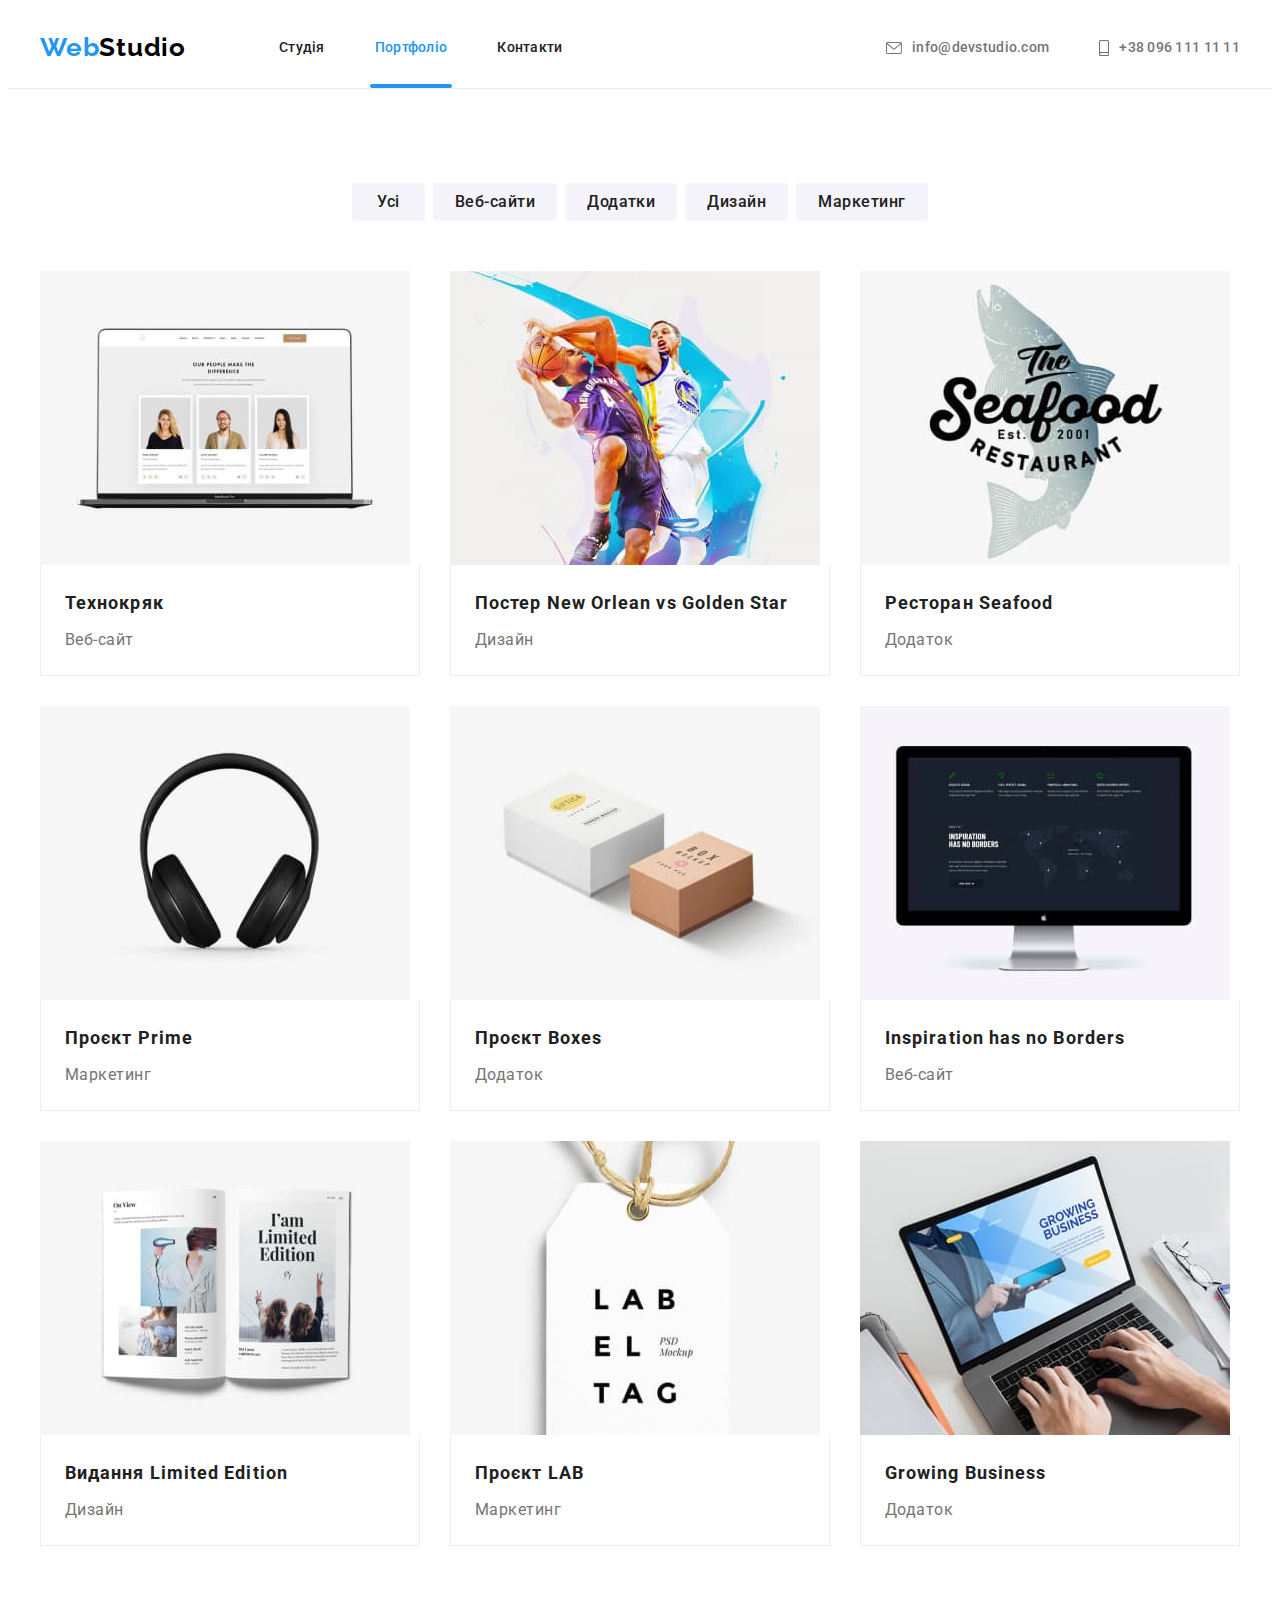
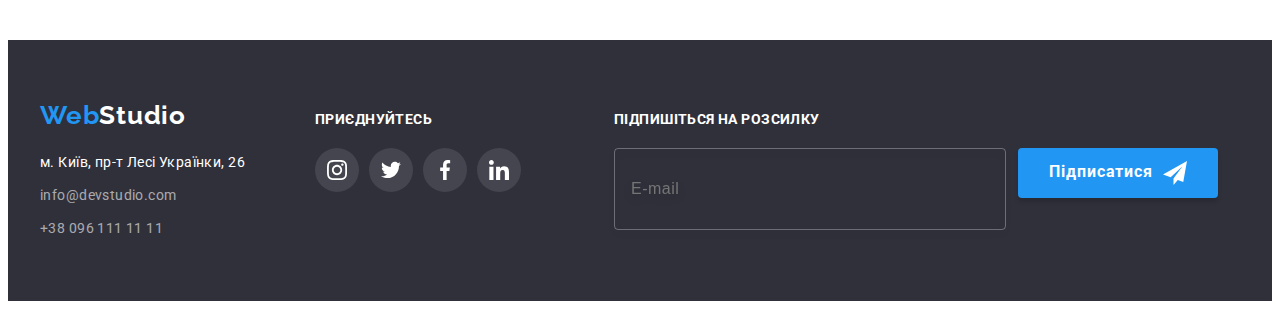
==== commit 4602e40f: "Add subscribtion to footer" ====
--- a/portfolio.html
+++ b/portfolio.html
@@ -241,7 +241,7 @@
 
     <footer class="footer">
       <div class="container">
-        <div>
+        <div class="address-block">
           <a class="logo link footer-logo" href="./index.html"
             ><span class="logo-prime">Web</span>Studio</a
           >
@@ -265,7 +265,7 @@
         </div>
 
         <div class="invitation">
-          <h2 class="title">Приєднуйтесь</h2>
+          <h2 class="title footer-title">Приєднуйтесь</h2>
           <ul class="list socials">
             <li>
               <a href="" target="_blank" rel="noopener noreferrer" class="link">
--- a/css/styles.css
+++ b/css/styles.css
@@ -606,6 +606,15 @@
   box-shadow: 0px 4px 4px rgba(0, 0, 0, 0.15);
   border-radius: 4px;
   border: none;
+
+  transition-duration: var(--normal-transition-duration);
+  transition-timing-function: var(--normal-transition-timing-function);
+  transition-property: background-color;
+}
+
+.subscribe-button:hover,
+.subscribe-button:focus {
+  background-color: #188ce8;
 }
 
 .subscribe-button > span {
